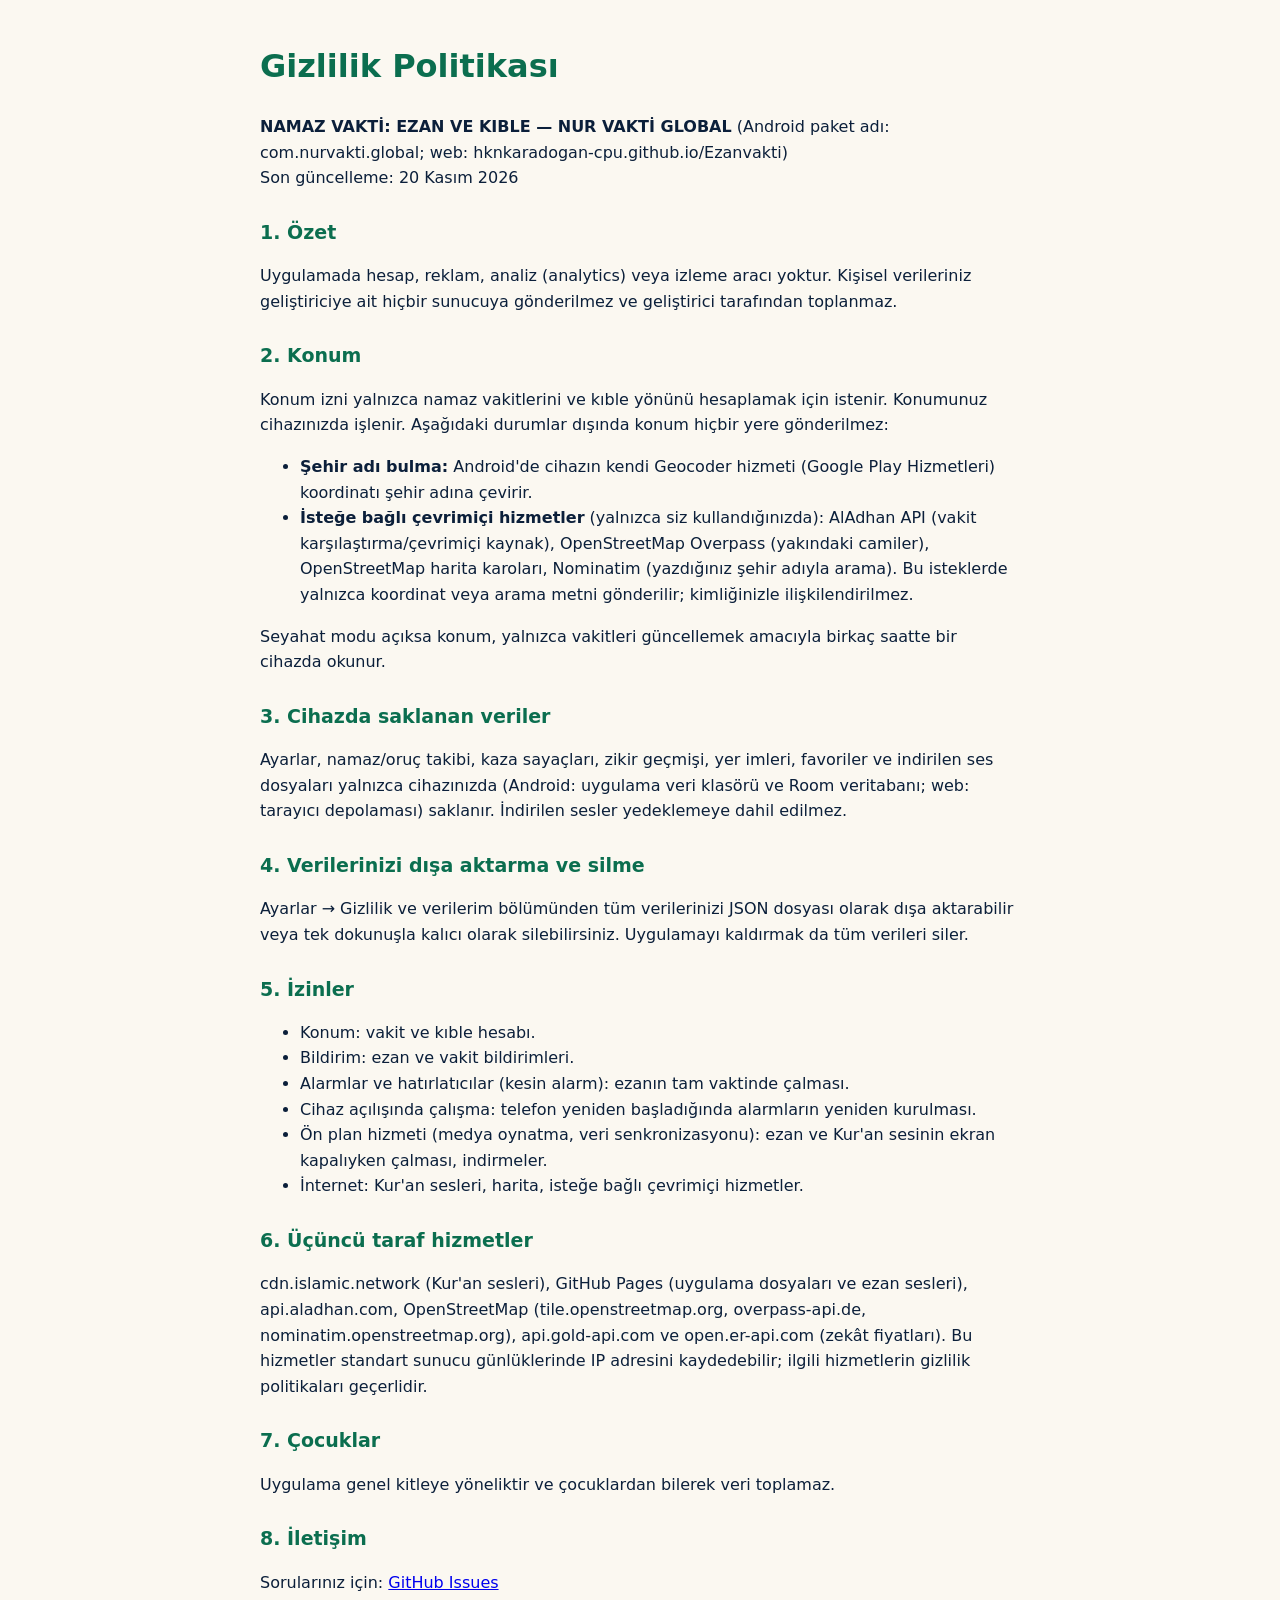
==== web/gizlilik.html @ 6db4dac0 "Web uygulaması (iPhone/PC), indirme sayfası, gizlilik; Room şema düzeltmesi Co-Authored-By: Claude O" ====
<!DOCTYPE html><html lang="tr"><head><meta charset="utf-8"><meta name="viewport" content="width=device-width,initial-scale=1"><title>Gizlilik Politikası — Nur Vakti Global</title>
<style>body{font:16px/1.6 system-ui,sans-serif;max-width:760px;margin:0 auto;padding:20px;color:#0B1F3A;background:#FBF8F1}h1{color:#0B6E4F}h2{color:#0B6E4F;font-size:19px;margin-top:26px}</style></head><body>
<h1>Gizlilik Politikası</h1><p><b>NAMAZ VAKTİ: EZAN VE KIBLE — NUR VAKTİ GLOBAL</b> (Android paket adı: com.nurvakti.global; web: hknkaradogan-cpu.github.io/Ezanvakti)<br>Son güncelleme: 20 Kasım 2026</p>
<h2>1. Özet</h2><p>Uygulamada hesap, reklam, analiz (analytics) veya izleme aracı yoktur. Kişisel verileriniz geliştiriciye ait hiçbir sunucuya gönderilmez ve geliştirici tarafından toplanmaz.</p>
<h2>2. Konum</h2><p>Konum izni yalnızca namaz vakitlerini ve kıble yönünü hesaplamak için istenir. Konumunuz cihazınızda işlenir. Aşağıdaki durumlar dışında konum hiçbir yere gönderilmez:</p>
<ul><li><b>Şehir adı bulma:</b> Android'de cihazın kendi Geocoder hizmeti (Google Play Hizmetleri) koordinatı şehir adına çevirir.</li>
<li><b>İsteğe bağlı çevrimiçi hizmetler</b> (yalnızca siz kullandığınızda): AlAdhan API (vakit karşılaştırma/çevrimiçi kaynak), OpenStreetMap Overpass (yakındaki camiler), OpenStreetMap harita karoları, Nominatim (yazdığınız şehir adıyla arama). Bu isteklerde yalnızca koordinat veya arama metni gönderilir; kimliğinizle ilişkilendirilmez.</li></ul>
<p>Seyahat modu açıksa konum, yalnızca vakitleri güncellemek amacıyla birkaç saatte bir cihazda okunur.</p>
<h2>3. Cihazda saklanan veriler</h2><p>Ayarlar, namaz/oruç takibi, kaza sayaçları, zikir geçmişi, yer imleri, favoriler ve indirilen ses dosyaları yalnızca cihazınızda (Android: uygulama veri klasörü ve Room veritabanı; web: tarayıcı depolaması) saklanır. İndirilen sesler yedeklemeye dahil edilmez.</p>
<h2>4. Verilerinizi dışa aktarma ve silme</h2><p>Ayarlar → Gizlilik ve verilerim bölümünden tüm verilerinizi JSON dosyası olarak dışa aktarabilir veya tek dokunuşla kalıcı olarak silebilirsiniz. Uygulamayı kaldırmak da tüm verileri siler.</p>
<h2>5. İzinler</h2><ul><li>Konum: vakit ve kıble hesabı.</li><li>Bildirim: ezan ve vakit bildirimleri.</li><li>Alarmlar ve hatırlatıcılar (kesin alarm): ezanın tam vaktinde çalması.</li>
<li>Cihaz açılışında çalışma: telefon yeniden başladığında alarmların yeniden kurulması.</li><li>Ön plan hizmeti (medya oynatma, veri senkronizasyonu): ezan ve Kur'an sesinin ekran kapalıyken çalması, indirmeler.</li><li>İnternet: Kur'an sesleri, harita, isteğe bağlı çevrimiçi hizmetler.</li></ul>
<h2>6. Üçüncü taraf hizmetler</h2><p>cdn.islamic.network (Kur'an sesleri), GitHub Pages (uygulama dosyaları ve ezan sesleri), api.aladhan.com, OpenStreetMap (tile.openstreetmap.org, overpass-api.de, nominatim.openstreetmap.org), api.gold-api.com ve open.er-api.com (zekât fiyatları). Bu hizmetler standart sunucu günlüklerinde IP adresini kaydedebilir; ilgili hizmetlerin gizlilik politikaları geçerlidir.</p>
<h2>7. Çocuklar</h2><p>Uygulama genel kitleye yöneliktir ve çocuklardan bilerek veri toplamaz.</p>
<h2>8. İletişim</h2><p>Sorularınız için: <a href="https://github.com/hknkaradogan-cpu/Ezanvakti/issues">GitHub Issues</a></p></body></html>
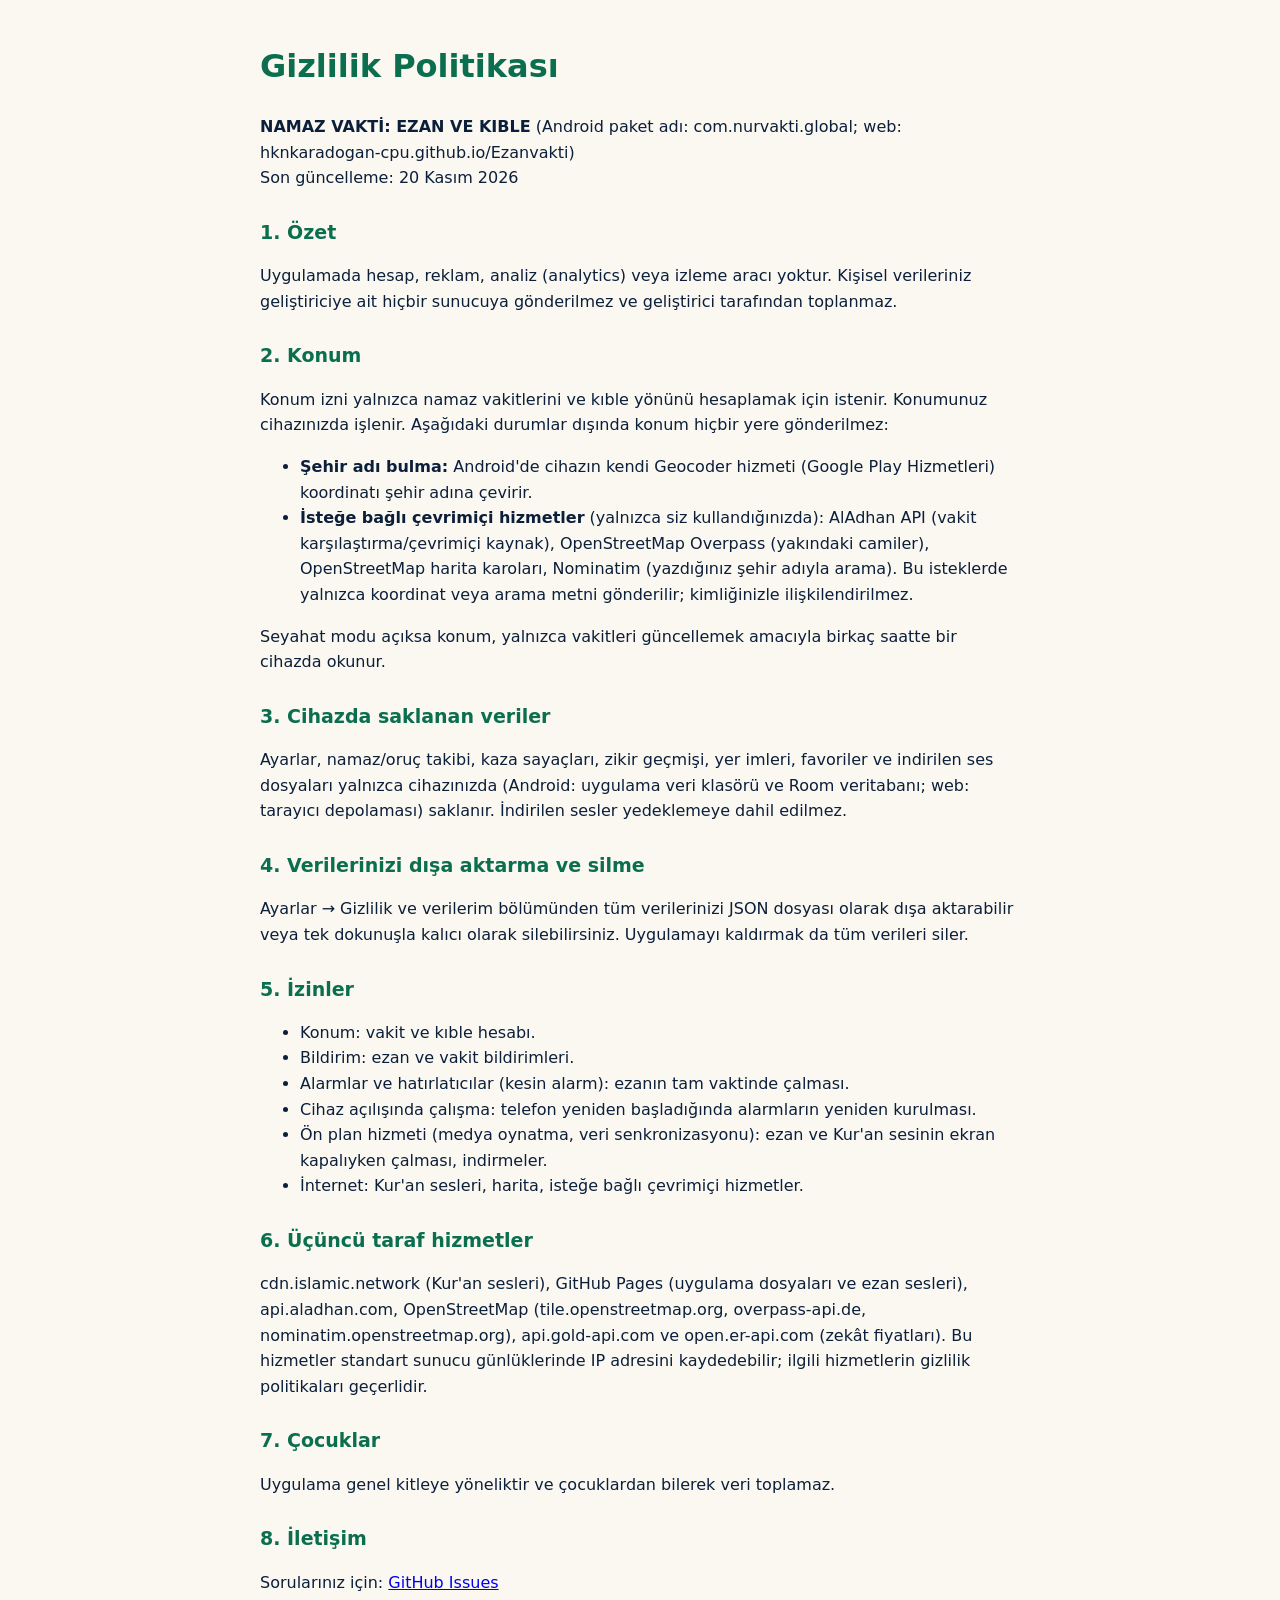
==== commit d13cd2d8: "Uygulama adı: Namaz Vakti; sabit indirme bağlantısı (NamazVakti.apk) Co-Authored-By: Claude Opus 5.5" ====
--- a/web/gizlilik.html
+++ b/web/gizlilik.html
@@ -1,6 +1,6 @@
-<!DOCTYPE html><html lang="tr"><head><meta charset="utf-8"><meta name="viewport" content="width=device-width,initial-scale=1"><title>Gizlilik Politikası — Nur Vakti Global</title>
+<!DOCTYPE html><html lang="tr"><head><meta charset="utf-8"><meta name="viewport" content="width=device-width,initial-scale=1"><title>Gizlilik Politikası — Namaz Vakti: Ezan ve Kıble</title>
 <style>body{font:16px/1.6 system-ui,sans-serif;max-width:760px;margin:0 auto;padding:20px;color:#0B1F3A;background:#FBF8F1}h1{color:#0B6E4F}h2{color:#0B6E4F;font-size:19px;margin-top:26px}</style></head><body>
-<h1>Gizlilik Politikası</h1><p><b>NAMAZ VAKTİ: EZAN VE KIBLE — NUR VAKTİ GLOBAL</b> (Android paket adı: com.nurvakti.global; web: hknkaradogan-cpu.github.io/Ezanvakti)<br>Son güncelleme: 20 Kasım 2026</p>
+<h1>Gizlilik Politikası</h1><p><b>NAMAZ VAKTİ: EZAN VE KIBLE</b> (Android paket adı: com.nurvakti.global; web: hknkaradogan-cpu.github.io/Ezanvakti)<br>Son güncelleme: 20 Kasım 2026</p>
 <h2>1. Özet</h2><p>Uygulamada hesap, reklam, analiz (analytics) veya izleme aracı yoktur. Kişisel verileriniz geliştiriciye ait hiçbir sunucuya gönderilmez ve geliştirici tarafından toplanmaz.</p>
 <h2>2. Konum</h2><p>Konum izni yalnızca namaz vakitlerini ve kıble yönünü hesaplamak için istenir. Konumunuz cihazınızda işlenir. Aşağıdaki durumlar dışında konum hiçbir yere gönderilmez:</p>
 <ul><li><b>Şehir adı bulma:</b> Android'de cihazın kendi Geocoder hizmeti (Google Play Hizmetleri) koordinatı şehir adına çevirir.</li>
